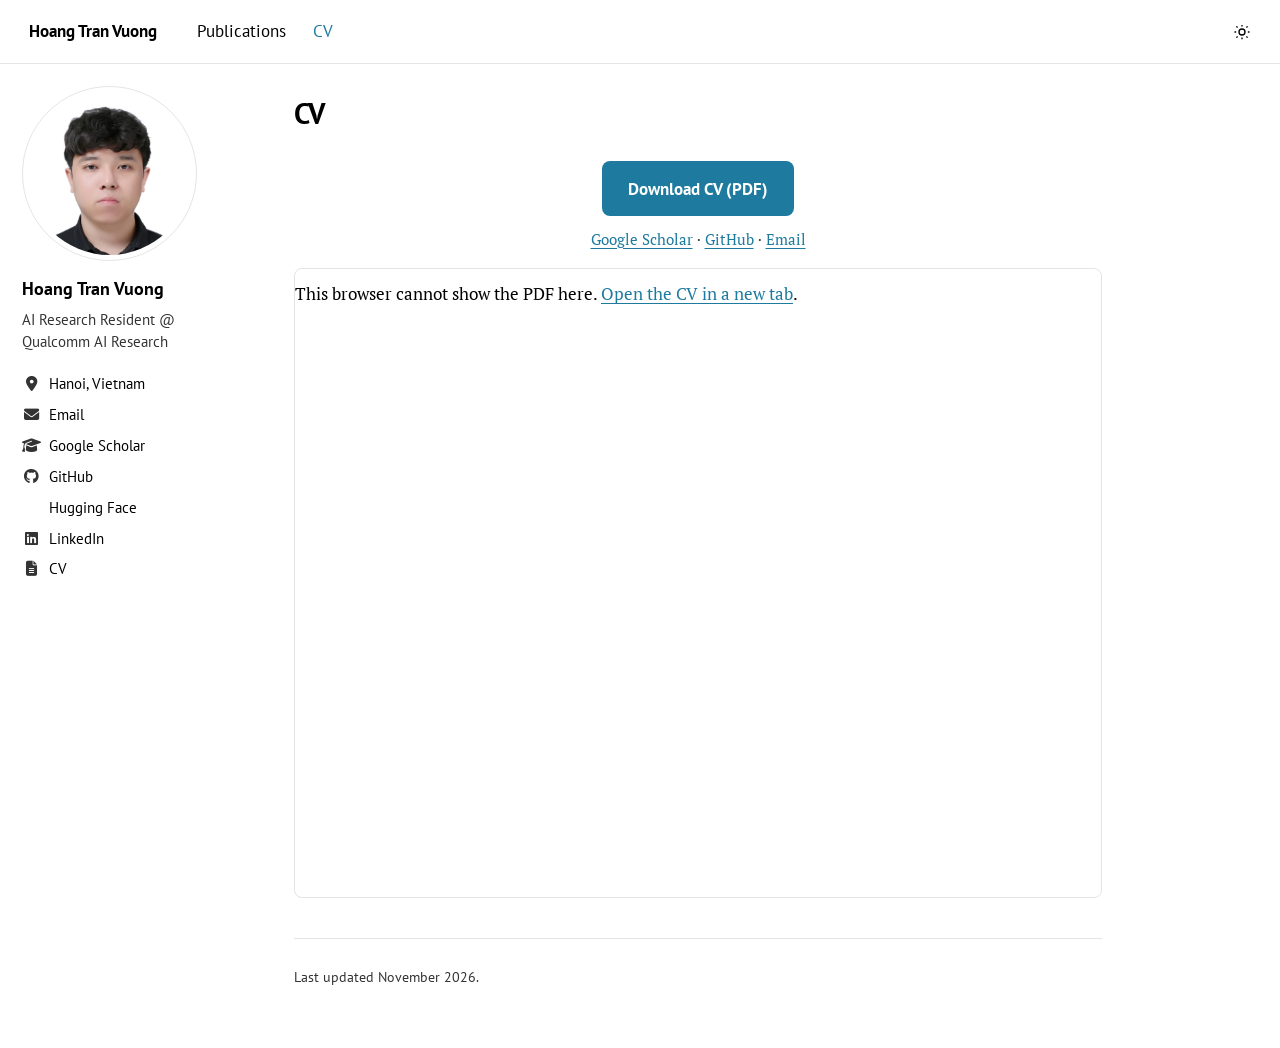
==== cv/index.html @ e0e0a1f5 "Initial personal homepage." ====
<!doctype html>
<html lang="en">
  <head>
    <meta charset="utf-8" />
    <meta name="viewport" content="width=device-width, initial-scale=1" />
    <title>CV - Hoang Tran Vuong</title>
    <meta name="description" content="Curriculum vitae of Hoang Tran Vuong." />
    <meta name="color-scheme" content="light dark" />
    <link rel="icon" href="../images/favicon.svg" type="image/svg+xml" />
    <script>
      (() => {
        try {
          const saved = localStorage.getItem("site-theme");
          const prefersDark = window.matchMedia("(prefers-color-scheme: dark)").matches;
          if ((saved || (prefersDark ? "dark" : "light")) === "dark") {
            document.documentElement.setAttribute("data-theme", "dark");
          }
        } catch (error) {}
      })();
    </script>
    <link rel="preconnect" href="https://fonts.googleapis.com" />
    <link rel="preconnect" href="https://fonts.gstatic.com" crossorigin />
    <link
      href="https://fonts.googleapis.com/css2?family=PT+Sans:ital,wght@0,400;0,700;1,400&family=PT+Serif:ital,wght@0,400;0,700;1,400&display=swap"
      rel="stylesheet"
    />
    <link
      rel="stylesheet"
      href="https://cdnjs.cloudflare.com/ajax/libs/font-awesome/6.5.2/css/all.min.css"
    />
    <link rel="stylesheet" href="../css/styles.css" />
  </head>
  <body>
    <a class="skip-link" href="#main">Skip to content</a>
    <header class="masthead">
      <div class="masthead__inner">
        <nav aria-label="Primary">
          <a class="brand" href="../">Hoang Tran Vuong</a>
          <a href="../publications/">Publications</a>
          <a class="is-active" href="./" aria-current="page">CV</a>
          <button class="theme-btn" id="theme-toggle" type="button" aria-label="Switch to dark mode">
            <svg class="ic-sun" viewBox="0 0 24 24" aria-hidden="true">
              <circle cx="12" cy="12" r="4" />
              <path d="M12 2.5v2.2M12 19.3v2.2M4.2 12H2M22 12h-2.2M6.1 6.1 4.5 4.5M19.5 19.5l-1.6-1.6M17.9 6.1l1.6-1.6M4.5 19.5l1.6-1.6" />
            </svg>
            <svg class="ic-moon" viewBox="0 0 24 24" aria-hidden="true">
              <path d="M20 14.5A8.2 8.2 0 0 1 9.5 4 8.2 8.2 0 1 0 20 14.5Z" />
            </svg>
          </button>
        </nav>
      </div>
    </header>

    <div class="layout">
      <aside class="sidebar" aria-label="Profile">
        <div class="author__avatar">
          <img src="../Photo-4x6.jpg" alt="Hoang Tran Vuong" />
        </div>
        <div class="author__content">
          <h3 class="author__name">Hoang Tran Vuong</h3>
          <p class="author__bio">AI Research Resident @ Qualcomm AI Research</p>
        </div>
        <div class="author__urls-wrapper">
          <button class="follow-btn" id="follow-btn" type="button" aria-expanded="false" aria-controls="author-links">
            Follow
          </button>
          <ul class="author__urls" id="author-links">
            <li class="static-row"><i class="fa-solid fa-location-dot" aria-hidden="true"></i><span>Hanoi, Vietnam</span></li>
            <li><a href="mailto:tranvuonghoang208@gmail.com"><i class="fa-solid fa-envelope" aria-hidden="true"></i>Email</a></li>
            <li><a href="https://scholar.google.com/citations?user=Ep7aknoAAAAJ&amp;hl=en" target="_blank" rel="noopener"><i class="fa-solid fa-graduation-cap" aria-hidden="true"></i>Google Scholar</a></li>
            <li><a href="https://github.com/HoangTran223" target="_blank" rel="noopener"><i class="fa-brands fa-github" aria-hidden="true"></i>GitHub</a></li>
            <li><a href="https://huggingface.co/HoangTran223" target="_blank" rel="noopener"><i class="fa-brands fa-huggingface" aria-hidden="true"></i>Hugging Face</a></li>
            <li><a href="https://www.linkedin.com/in/tranvuonghoang/" target="_blank" rel="noopener"><i class="fa-brands fa-linkedin" aria-hidden="true"></i>LinkedIn</a></li>
            <li><a href="../CV.pdf" target="_blank" rel="noopener"><i class="fa-solid fa-file-lines" aria-hidden="true"></i>CV</a></li>
          </ul>
        </div>
      </aside>

      <main class="page" id="main">
        <h1>CV</h1>
        <div class="cv-download">
          <a class="button" href="../CV.pdf" target="_blank" rel="noopener">Download CV (PDF)</a>
          <p class="cv-links">
            <a href="https://scholar.google.com/citations?user=Ep7aknoAAAAJ&amp;hl=en" target="_blank" rel="noopener">Google Scholar</a>
            ·
            <a href="https://github.com/HoangTran223" target="_blank" rel="noopener">GitHub</a>
            ·
            <a href="mailto:tranvuonghoang208@gmail.com">Email</a>
          </p>
        </div>
        <div class="cv-frame">
          <object data="../CV.pdf#view=FitH" type="application/pdf" aria-label="CV PDF preview">
            <p>
              This browser cannot show the PDF here.
              <a href="../CV.pdf" target="_blank" rel="noopener">Open the CV in a new tab</a>.
            </p>
          </object>
        </div>
        <footer class="site-footer"><p>Last updated November 2026.</p></footer>
      </main>
    </div>
    <script src="../js/site.js"></script>
  </body>
</html>
---- css/styles.css ----
/* Academic homepage layout, after duc-anh-2002.github.io.
   Light: white background, black text. Dark: black background, white text. */

:root {
  --bg: #ffffff;
  --text: #000000;
  --text-light: #333333;
  --border: #e4e4e4;
  --link: #1e7a9e;
  --link-hover: #155f7a;
  --masthead: #000000;
  --wash: rgba(30, 122, 158, 0.06);
  --chip: rgba(30, 122, 158, 0.12);
  --shadow: 0 2px 8px rgba(0, 0, 0, 0.06);
  --footer-bg: #f4f4f4;
  --badge-green: #1f7a45;
  --badge-green-bg: rgba(70, 170, 120, 0.16);
  --serif: "PT Serif", Palatino, "Palatino Linotype", Georgia, serif;
  --sans: "PT Sans", "Segoe UI", Helvetica, Arial, sans-serif;
  --masthead-h: 64px;
  --sidebar-w: 250px;
}

html[data-theme="dark"] {
  --bg: #000000;
  --text: #ffffff;
  --text-light: #d6d6d6;
  --border: #2c2c2c;
  --link: #5ec8e8;
  --link-hover: #9adcf2;
  --masthead: #ffffff;
  --wash: rgba(94, 200, 232, 0.08);
  --chip: rgba(94, 200, 232, 0.16);
  --shadow: 0 2px 10px rgba(0, 0, 0, 0.45);
  --footer-bg: #000000;
  --badge-green: #8ddeb0;
  --badge-green-bg: rgba(70, 170, 120, 0.18);
}

* { box-sizing: border-box; }

html { scroll-behavior: smooth; }

body {
  margin: 0;
  background: var(--bg);
  color: var(--text);
  font-family: var(--serif);
  font-size: 17px;
  line-height: 1.65;
}

a {
  color: var(--link);
  text-underline-offset: 3px;
}

a:hover { color: var(--link-hover); }

img { max-width: 100%; }

.skip-link {
  position: absolute;
  left: 1rem;
  top: -4rem;
  background: var(--link);
  color: #fff;
  padding: 0.4rem 0.7rem;
  z-index: 40;
}

.skip-link:focus { top: 0.5rem; }

/* ---------- Masthead ---------- */

.masthead {
  position: fixed;
  top: 0;
  left: 0;
  right: 0;
  z-index: 20;
  height: var(--masthead-h);
  background: var(--bg);
  border-bottom: 1px solid var(--border);
}

.masthead__inner {
  max-width: 1280px;
  margin: 0 auto;
  padding: 0 1.1rem;
  height: 100%;
}

.masthead nav {
  display: flex;
  align-items: center;
  gap: 0.3rem;
  height: 100%;
  font-family: var(--sans);
}

.masthead a {
  text-decoration: none;
  color: var(--masthead);
  padding: 0.35rem 0.7rem;
  border-radius: 4px;
}

.masthead a:hover { color: var(--link); }

.brand {
  font-weight: 700;
  margin-right: 0.8rem;
  font-size: 1.05rem;
}

.masthead a.is-active {
  color: var(--link);
}

.theme-btn {
  margin-left: auto;
  display: grid;
  place-items: center;
  width: 40px;
  height: 40px;
  border: 0;
  background: transparent;
  color: var(--masthead);
  cursor: pointer;
  border-radius: 4px;
}

.theme-btn:hover { color: var(--link); }

.theme-btn svg { width: 18px; height: 18px; fill: none; stroke: currentColor; stroke-width: 1.8; }

.theme-btn .ic-moon { display: none; }

html[data-theme="dark"] .theme-btn .ic-sun { display: none; }
html[data-theme="dark"] .theme-btn .ic-moon { display: block; }

/* ---------- Sidebar ---------- */

.sidebar {
  font-family: var(--sans);
}

.author__avatar img {
  width: 175px;
  height: 175px;
  max-width: 100%;
  object-fit: cover;
  object-position: center 18%;
  border-radius: 50%;
  border: 1px solid var(--border);
  padding: 5px;
  background: var(--bg);
  display: block;
}

.author__name {
  margin: 0.7rem 0 0.35rem;
  font-size: 1.15rem;
  font-family: var(--sans);
}

.author__bio {
  margin: 0 0 1rem;
  color: var(--text-light);
  font-size: 0.95rem;
  line-height: 1.45;
}

.author__urls {
  list-style: none;
  margin: 0;
  padding: 0;
}

.author__urls a,
.author__urls .static-row {
  display: flex;
  align-items: center;
  gap: 0.55rem;
  color: var(--text);
  text-decoration: none;
  font-size: 0.95rem;
  padding: 0.18rem 0;
}

.author__urls a:hover { color: var(--link); }

.author__urls i {
  width: 1.1rem;
  text-align: center;
  color: var(--text-light);
}

.follow-btn {
  display: none;
  font-family: var(--sans);
  border: 1px solid var(--border);
  background: var(--bg);
  color: var(--text);
  border-radius: 4px;
  padding: 0.35rem 0.8rem;
  cursor: pointer;
}

/* ---------- Page ---------- */

.page {
  padding: calc(var(--masthead-h) + 1.6rem) 1.25rem 3rem;
}

.page h1 {
  font-family: var(--sans);
  font-size: 1.8rem;
  margin: 0 0 0.8rem;
}

.page h2 {
  font-family: var(--sans);
  font-size: 1.35rem;
  margin: 1.8rem 0 0.7rem;
  padding-bottom: 0.25rem;
  border-bottom: 1px solid var(--border);
}

.page p { margin: 0.7rem 0; }

.note {
  margin: 1rem 0;
  padding: 0.7rem 1rem;
  background: var(--wash);
  border-left: 3px solid var(--link);
  border-radius: 4px;
}

.news-scroll {
  max-height: 440px;
  overflow-y: auto;
  border: 1px solid var(--border);
  border-radius: 8px;
  padding: 0.4rem 1.1rem;
  background: linear-gradient(to bottom, var(--wash), transparent 50%);
  box-shadow: var(--shadow);
}

.news-scroll ul {
  list-style: none;
  margin: 0;
  padding: 0;
}

.news-scroll li {
  padding: 0.55rem 0;
  border-bottom: 1px solid var(--border);
  font-size: 0.98rem;
}

.news-scroll li:last-child { border-bottom: 0; }

.entry {
  margin: 1rem 0;
  padding: 1.05rem 1.15rem 1.05rem 1.25rem;
  border-left: 4px solid var(--link);
  border-radius: 4px;
  background: linear-gradient(to right, var(--wash), transparent 70%);
}

.entry__top {
  display: flex;
  justify-content: space-between;
  gap: 1rem;
  flex-wrap: wrap;
}

.entry h3 {
  margin: 0 0 0.25rem;
  font-family: var(--sans);
  font-size: 1.08rem;
}

.entry .role,
.entry .meta {
  margin: 0.15rem 0;
  color: var(--text-light);
}

.entry .when {
  text-align: right;
  color: var(--text-light);
  font-style: italic;
  white-space: nowrap;
}

.chips {
  display: flex;
  flex-wrap: wrap;
  gap: 0.4rem;
  margin-top: 0.55rem;
}

.chip {
  background: var(--link);
  color: #fff;
  border-radius: 12px;
  padding: 0.15rem 0.7rem;
  font-family: var(--sans);
  font-size: 0.82rem;
  font-weight: 700;
}

.chip.soft {
  background: var(--chip);
  color: var(--link);
}

.selected p { margin: 0.35rem 0 1.15rem; }

.me { text-decoration: underline; text-underline-offset: 2px; }

.paper-fig {
  display: none;
  width: min(100%, 280px);
  margin: 0.35rem 0 0.45rem;
  background: #fff;
  border: 1px solid var(--border);
  border-radius: 4px;
}

.paper-fig.is-ready { display: block; }

/* ---------- Publications ---------- */

.pub-section { margin: 1.5rem 0 2rem; }

.pub-section__header {
  display: flex;
  align-items: baseline;
  gap: 0.5rem;
  margin-bottom: 0.8rem;
  padding-bottom: 0.3rem;
  border-bottom: 2px solid var(--chip);
  font-family: var(--sans);
}

.pub-section__header h2 {
  margin: 0;
  padding: 0;
  border: 0;
  font-size: 1.15rem;
}

.pub-section__count {
  color: var(--text-light);
  font-size: 0.85rem;
  font-weight: 700;
}

.pub-card {
  display: flex;
  gap: 0.85rem;
  margin: 0 0 0.85rem;
  padding: 0.95rem 1.05rem;
  border: 1px solid var(--border);
  border-left: 4px solid var(--link);
  border-radius: 8px;
  background: linear-gradient(to right, var(--wash), transparent 62%);
}

.pub-card__index {
  flex: 0 0 1.9rem;
  width: 1.9rem;
  height: 1.9rem;
  border-radius: 50%;
  display: grid;
  place-items: center;
  background: var(--chip);
  color: var(--link);
  font-family: var(--sans);
  font-weight: 700;
  font-size: 0.85rem;
}

.pub-card__title {
  margin: 0 0 0.25rem;
  font-weight: 700;
  line-height: 1.4;
}

.pub-card__authors,
.pub-card__venue {
  margin: 0 0 0.35rem;
  color: var(--text-light);
  font-size: 0.95rem;
}

.pub-card__meta {
  display: flex;
  flex-wrap: wrap;
  gap: 0.4rem;
  align-items: center;
}

.pub-thumb {
  display: none;
  width: 112px;
  height: 78px;
  object-fit: contain;
  background: #fff;
  border: 1px solid var(--border);
  border-radius: 4px;
  flex-shrink: 0;
}

.pub-thumb.is-ready { display: block; }

.badge {
  display: inline-flex;
  align-items: center;
  padding: 0.18rem 0.7rem;
  border-radius: 20px;
  font-family: var(--sans);
  font-size: 0.78rem;
  font-weight: 700;
  text-decoration: none;
  border: 1px solid transparent;
}

.badge-blue {
  background: var(--chip);
  border-color: var(--link);
  color: var(--link);
}

.badge-green {
  background: var(--badge-green-bg);
  border-color: var(--badge-green);
  color: var(--badge-green);
}

button.badge {
  font-family: var(--sans);
  cursor: pointer;
  background: transparent;
  color: var(--text);
  border-color: var(--border);
}

button.badge[aria-expanded="true"] {
  background: var(--chip);
  border-color: var(--link);
  color: var(--link);
}

.bibtex {
  margin: 0.55rem 0 0.2rem;
  padding: 0.75rem 0.9rem;
  overflow-x: auto;
  font-family: ui-monospace, SFMono-Regular, Menlo, Consolas, monospace;
  font-size: 0.78rem;
  line-height: 1.45;
  white-space: pre;
  background: var(--bg);
  color: var(--text);
  border: 1px solid var(--border);
  border-radius: 6px;
}

.venue-tag {
  display: inline-block;
  padding: 0.18rem 0.7rem;
  border-radius: 20px;
  font-family: var(--sans);
  font-size: 0.78rem;
  font-weight: 700;
  border: 1px solid var(--border);
  color: var(--text-light);
}

/* ---------- CV ---------- */

.cv-download {
  text-align: center;
  margin: 1.5rem 0 1rem;
}

.cv-download a.button {
  display: inline-block;
  padding: 0.85rem 1.6rem;
  background: var(--link);
  color: #fff;
  text-decoration: none;
  border-radius: 8px;
  font-family: var(--sans);
  font-weight: 700;
}

.cv-download a.button:hover { background: var(--link-hover); }

.cv-links {
  color: var(--text-light);
  font-size: 0.92rem;
  margin-top: 0.8rem;
}

.cv-frame {
  border: 1px solid var(--border);
  border-radius: 8px;
  overflow: hidden;
  min-height: 70vh;
}

.cv-frame iframe,
.cv-frame object {
  width: 100%;
  height: 85vh;
  min-height: 640px;
  border: 0;
  background: #fff;
}

.site-footer {
  margin-top: 2.5rem;
  padding-top: 1rem;
  border-top: 1px solid var(--border);
  color: var(--text-light);
  font-family: var(--sans);
  font-size: 0.85rem;
}

/* ---------- Layout breakpoints ---------- */

@media (min-width: 1024px) {
  .sidebar {
    position: fixed;
    top: var(--masthead-h);
    left: 0;
    width: var(--sidebar-w);
    height: calc(100vh - var(--masthead-h));
    overflow: auto;
    padding: 1.4rem 1rem 2rem 1.4rem;
  }

  .page {
    margin-left: calc(var(--sidebar-w) + 1.5rem);
    max-width: 860px;
    padding-right: 2rem;
  }
}

@media (max-width: 1023px) {
  .layout {
    padding-top: var(--masthead-h);
  }

  .sidebar {
    display: grid;
    grid-template-columns: auto 1fr;
    column-gap: 1rem;
    align-items: center;
    padding: 1rem 1.25rem 0.4rem;
  }

  .author__avatar { grid-row: 1 / span 2; }

  .author__avatar img {
    width: 84px;
    height: 84px;
    padding: 3px;
  }

  .author__name { margin-top: 0; }

  .author__bio { margin-bottom: 0.4rem; }

  .author__urls-wrapper { grid-column: 1 / -1; }

  .follow-btn { display: inline-block; margin: 0.6rem 0; }

  .author__urls {
    display: none;
    border: 1px solid var(--border);
    border-radius: 6px;
    padding: 0.6rem 0.8rem;
    margin-bottom: 0.6rem;
  }

  .author__urls.is-open { display: block; }

  .page { padding-top: 1rem; }

  .entry .when { text-align: left; white-space: normal; }

  .pub-thumb,
  .pub-thumb.is-ready { display: none; }
}
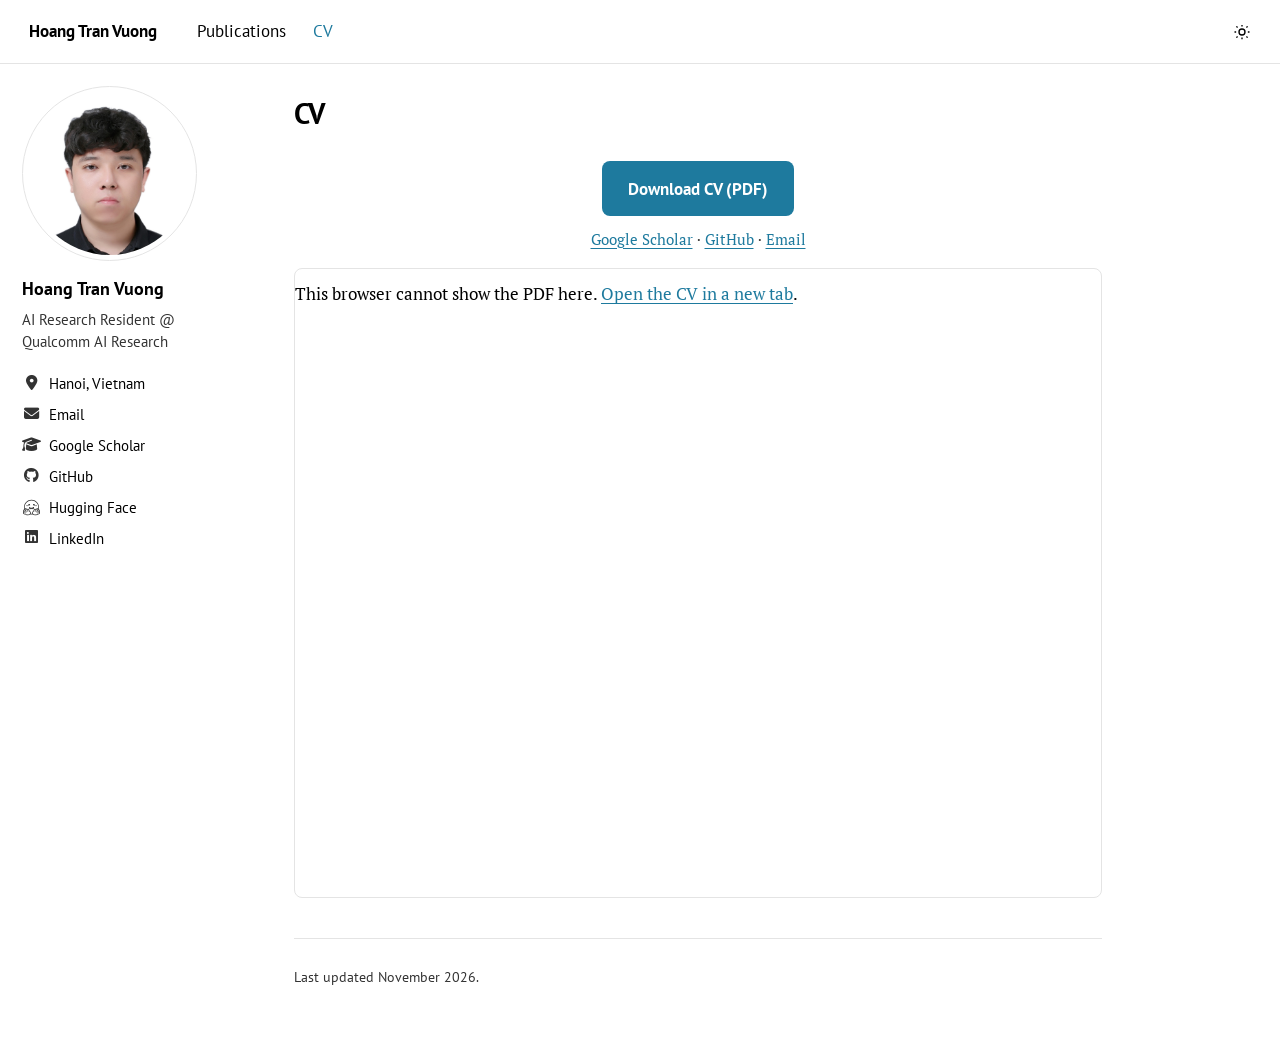
==== commit 1d2dde63: "Update" ====
--- a/cv/index.html
+++ b/cv/index.html
@@ -69,9 +69,8 @@
             <li><a href="mailto:tranvuonghoang208@gmail.com"><i class="fa-solid fa-envelope" aria-hidden="true"></i>Email</a></li>
             <li><a href="https://scholar.google.com/citations?user=Ep7aknoAAAAJ&amp;hl=en" target="_blank" rel="noopener"><i class="fa-solid fa-graduation-cap" aria-hidden="true"></i>Google Scholar</a></li>
             <li><a href="https://github.com/HoangTran223" target="_blank" rel="noopener"><i class="fa-brands fa-github" aria-hidden="true"></i>GitHub</a></li>
-            <li><a href="https://huggingface.co/HoangTran223" target="_blank" rel="noopener"><i class="fa-brands fa-huggingface" aria-hidden="true"></i>Hugging Face</a></li>
+            <li><a href="https://huggingface.co/HoangTran223" target="_blank" rel="noopener"><span class="icon-hf" aria-hidden="true"></span>Hugging Face</a></li>
             <li><a href="https://www.linkedin.com/in/tranvuonghoang/" target="_blank" rel="noopener"><i class="fa-brands fa-linkedin" aria-hidden="true"></i>LinkedIn</a></li>
-            <li><a href="../CV.pdf" target="_blank" rel="noopener"><i class="fa-solid fa-file-lines" aria-hidden="true"></i>CV</a></li>
           </ul>
         </div>
       </aside>
--- a/css/styles.css
+++ b/css/styles.css
@@ -191,10 +191,20 @@
 
 .author__urls a:hover { color: var(--link); }
 
-.author__urls i {
+.author__urls i,
+.icon-hf {
   width: 1.1rem;
+  height: 1.1rem;
+  flex: 0 0 1.1rem;
   text-align: center;
   color: var(--text-light);
+}
+
+.icon-hf {
+  display: inline-block;
+  background: currentColor;
+  -webkit-mask: url("../images/huggingface.svg") center / contain no-repeat;
+  mask: url("../images/huggingface.svg") center / contain no-repeat;
 }
 
 .follow-btn {
@@ -226,6 +236,12 @@
   margin: 1.8rem 0 0.7rem;
   padding-bottom: 0.25rem;
   border-bottom: 1px solid var(--border);
+}
+
+.page h3 {
+  font-family: var(--sans);
+  font-size: 1.08rem;
+  margin: 1.25rem 0 0.35rem;
 }
 
 .page p { margin: 0.7rem 0; }
@@ -239,13 +255,22 @@
 }
 
 .news-scroll {
-  max-height: 440px;
+  max-height: 14rem;
   overflow-y: auto;
   border: 1px solid var(--border);
   border-radius: 8px;
-  padding: 0.4rem 1.1rem;
+  padding: 0.2rem 0.85rem 0.2rem 1.1rem;
   background: linear-gradient(to bottom, var(--wash), transparent 50%);
   box-shadow: var(--shadow);
+  scrollbar-width: thin;
+  scrollbar-color: var(--link) transparent;
+}
+
+.news-scroll::-webkit-scrollbar { width: 6px; }
+.news-scroll::-webkit-scrollbar-track { background: transparent; }
+.news-scroll::-webkit-scrollbar-thumb {
+  background: var(--link);
+  border-radius: 4px;
 }
 
 .news-scroll ul {
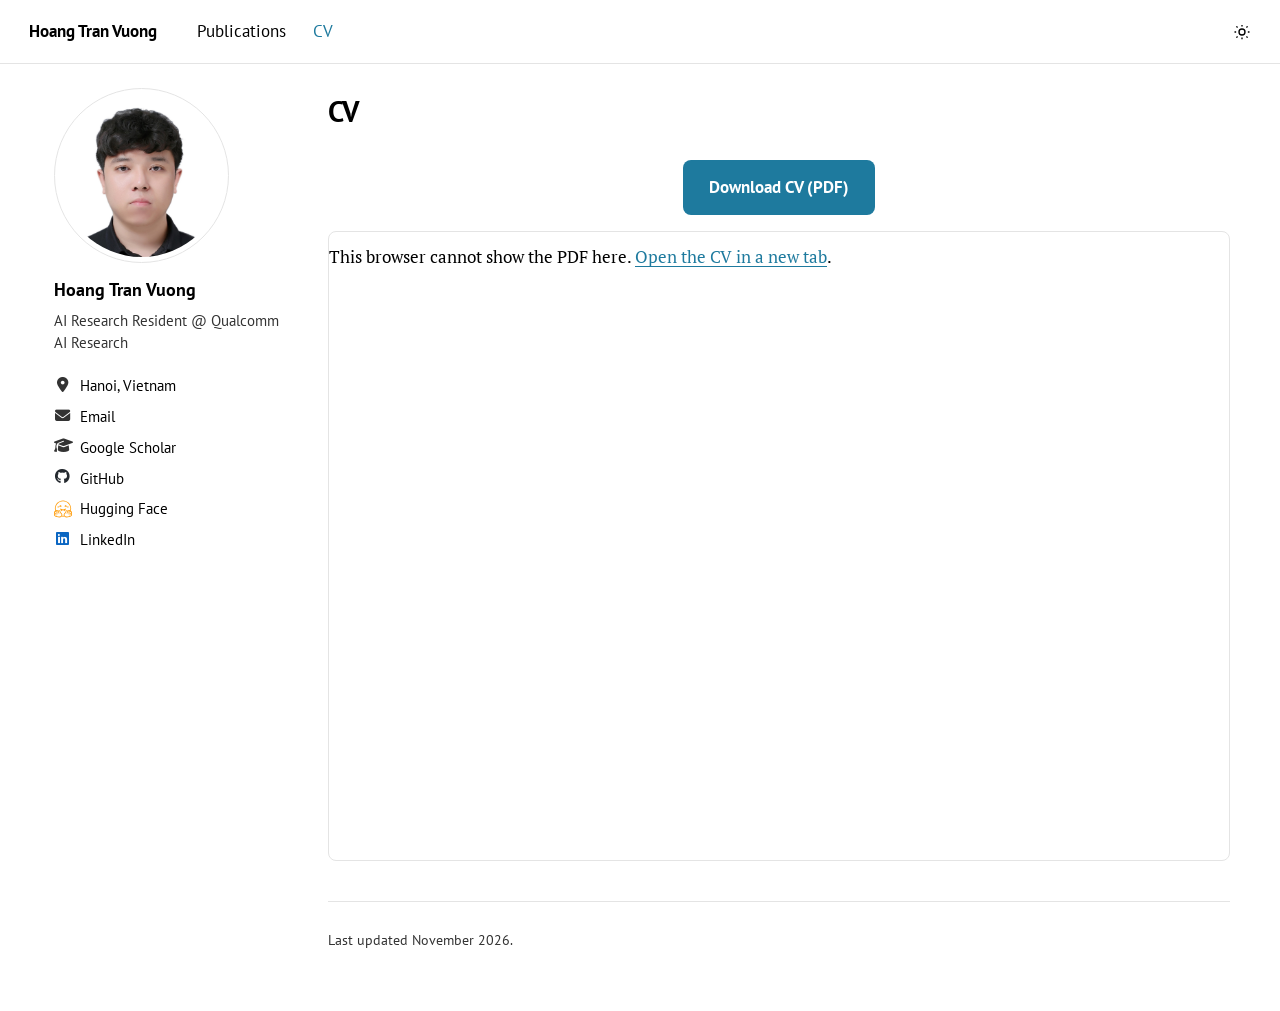
==== commit b507c465: "Update" ====
--- a/cv/index.html
+++ b/cv/index.html
@@ -79,13 +79,6 @@
         <h1>CV</h1>
         <div class="cv-download">
           <a class="button" href="../CV.pdf" target="_blank" rel="noopener">Download CV (PDF)</a>
-          <p class="cv-links">
-            <a href="https://scholar.google.com/citations?user=Ep7aknoAAAAJ&amp;hl=en" target="_blank" rel="noopener">Google Scholar</a>
-            ·
-            <a href="https://github.com/HoangTran223" target="_blank" rel="noopener">GitHub</a>
-            ·
-            <a href="mailto:tranvuonghoang208@gmail.com">Email</a>
-          </p>
         </div>
         <div class="cv-frame">
           <object data="../CV.pdf#view=FitH" type="application/pdf" aria-label="CV PDF preview">
--- a/css/styles.css
+++ b/css/styles.css
@@ -15,6 +15,7 @@
   --footer-bg: #f4f4f4;
   --badge-green: #1f7a45;
   --badge-green-bg: rgba(70, 170, 120, 0.16);
+  --news-date: #8d4b16;
   --serif: "PT Serif", Palatino, "Palatino Linotype", Georgia, serif;
   --sans: "PT Sans", "Segoe UI", Helvetica, Arial, sans-serif;
   --masthead-h: 64px;
@@ -35,6 +36,7 @@
   --footer-bg: #000000;
   --badge-green: #8ddeb0;
   --badge-green-bg: rgba(70, 170, 120, 0.18);
+  --news-date: #e7b56a;
 }
 
 * { box-sizing: border-box; }
@@ -200,6 +202,14 @@
   color: var(--text-light);
 }
 
+.author__urls .fa-github { color: #24292f; }
+.author__urls .fa-linkedin { color: #0a66c2; }
+.author__urls .icon-hf { color: #ff9d0b; }
+html[data-theme="dark"] .author__urls .fa-github { color: #f0f6fc; }
+.author__urls a:hover .fa-github,
+.author__urls a:hover .fa-linkedin,
+.author__urls a:hover .icon-hf { color: inherit; }
+
 .icon-hf {
   display: inline-block;
   background: currentColor;
@@ -230,6 +240,10 @@
   margin: 0 0 0.8rem;
 }
 
+.page h1.page-title {
+  font-size: 2.25rem;
+}
+
 .page h2 {
   font-family: var(--sans);
   font-size: 1.35rem;
@@ -255,22 +269,30 @@
 }
 
 .news-scroll {
-  max-height: 14rem;
-  overflow-y: auto;
+  max-height: 20rem;
+  overflow-y: scroll;
+  scrollbar-gutter: stable;
   border: 1px solid var(--border);
   border-radius: 8px;
-  padding: 0.2rem 0.85rem 0.2rem 1.1rem;
+  padding: 0.2rem 0.35rem 0.2rem 1.1rem;
   background: linear-gradient(to bottom, var(--wash), transparent 50%);
   box-shadow: var(--shadow);
-  scrollbar-width: thin;
-  scrollbar-color: var(--link) transparent;
-}
-
-.news-scroll::-webkit-scrollbar { width: 6px; }
-.news-scroll::-webkit-scrollbar-track { background: transparent; }
+  scrollbar-width: auto;
+  scrollbar-color: var(--link) var(--border);
+}
+
+.news-scroll::-webkit-scrollbar {
+  width: 10px;
+  display: block;
+}
+.news-scroll::-webkit-scrollbar-track {
+  background: var(--border);
+  border-radius: 8px;
+}
 .news-scroll::-webkit-scrollbar-thumb {
   background: var(--link);
-  border-radius: 4px;
+  border: 2px solid var(--border);
+  border-radius: 8px;
 }
 
 .news-scroll ul {
@@ -280,12 +302,27 @@
 }
 
 .news-scroll li {
-  padding: 0.55rem 0;
+  display: grid;
+  grid-template-columns: 8.4rem minmax(0, 1fr);
+  column-gap: 0.9rem;
+  align-items: baseline;
+  padding: 0.72rem 0.2rem;
   border-bottom: 1px solid var(--border);
-  font-size: 0.98rem;
+  font-size: 1rem;
 }
 
 .news-scroll li:last-child { border-bottom: 0; }
+
+.news-date {
+  font-family: var(--sans);
+  font-size: 1.05rem;
+  font-weight: 700;
+  letter-spacing: 0.01em;
+  line-height: 1.35;
+  color: var(--news-date);
+}
+
+.news-body { min-width: 0; }
 
 .entry {
   margin: 1rem 0;
@@ -345,6 +382,119 @@
 
 .selected p { margin: 0.35rem 0 1.15rem; }
 
+.paper {
+  display: grid;
+  grid-template-columns: 148px minmax(0, 1fr);
+  gap: 0.35rem 1.15rem;
+  align-items: start;
+  margin: 0 0 1.55rem;
+}
+
+.paper__fig {
+  display: flex;
+  flex-direction: column;
+  align-items: center;
+  gap: 0.4rem;
+}
+
+.paper__tag {
+  display: inline-block;
+  min-width: 4.6rem;
+  padding: 0.16rem 0.55rem;
+  border-radius: 6px;
+  font-family: var(--sans);
+  font-size: 0.72rem;
+  font-weight: 700;
+  line-height: 1.3;
+  text-align: center;
+  color: #fff;
+  background: #4b5563;
+}
+
+.tag-icml { background: #0f6e8c; }
+.tag-aaai { background: #b45309; }
+.tag-neurips { background: #2563eb; }
+.tag-emnlp { background: #7c3aed; }
+.tag-acl { background: #6d28d9; }
+.tag-naacl { background: #0f766e; }
+.tag-iclr { background: #c2410c; }
+.tag-journal { background: #0e7490; }
+
+.paper__frame {
+  display: flex;
+  align-items: center;
+  justify-content: center;
+  width: 148px;
+  height: 128px;
+  border: 1px solid var(--border);
+  border-radius: 4px;
+  background: #fff;
+  overflow: hidden;
+  line-height: 0;
+}
+
+.paper__frame img {
+  display: none;
+  max-width: 100%;
+  max-height: 100%;
+  width: auto;
+  height: auto;
+  object-fit: contain;
+}
+
+.paper__frame img.is-ready { display: block; }
+
+.page .paper__title {
+  margin: 0 0 0.2rem;
+  padding: 0;
+  border: 0;
+  font-family: var(--sans);
+  font-size: 1.05rem;
+  font-weight: 700;
+  line-height: 1.35;
+}
+
+.paper__authors {
+  margin: 0.1rem 0;
+  font-size: 0.96rem;
+}
+
+.paper__venue {
+  margin: 0.1rem 0 0.55rem;
+  font-style: italic;
+}
+
+.paper__actions {
+  display: flex;
+  flex-wrap: wrap;
+  gap: 0.4rem;
+}
+
+.paper__actions .badge {
+  border-radius: 4px;
+  padding: 0.28rem 0.65rem;
+  background: transparent;
+  border: 1px solid var(--text-light);
+  color: var(--text);
+  font-size: 0.72rem;
+  letter-spacing: 0.04em;
+  text-transform: uppercase;
+}
+
+.paper__actions .badge:hover { border-color: var(--link); color: var(--link); }
+.paper__actions .badge.is-empty,
+.paper__actions .badge.is-empty:hover {
+  color: var(--text-light);
+  border-color: var(--border);
+  cursor: default;
+}
+
+@media (max-width: 640px) {
+  .paper { grid-template-columns: 96px minmax(0, 1fr); gap: 0.75rem; }
+  .paper__frame { width: 96px; height: 83px; }
+  .news-scroll li { grid-template-columns: 1fr; row-gap: 0.15rem; }
+}
+
 .me { text-decoration: underline; text-underline-offset: 2px; }
 
 .paper-fig {
@@ -376,12 +526,12 @@
   margin: 0;
   padding: 0;
   border: 0;
-  font-size: 1.15rem;
+  font-size: 1.55rem;
 }
 
 .pub-section__count {
   color: var(--text-light);
-  font-size: 0.85rem;
+  font-size: 1.55rem;
   font-weight: 700;
 }
 
@@ -479,6 +629,16 @@
   background: var(--chip);
   border-color: var(--link);
   color: var(--link);
+}
+
+.abstract {
+  margin: 0.55rem 0 0.85rem;
+  padding: 0.75rem 0.95rem;
+  font-size: 0.95rem;
+  line-height: 1.65;
+  background: var(--wash);
+  border-left: 3px solid var(--link);
+  border-radius: 4px;
 }
 
 .bibtex {
@@ -526,12 +686,6 @@
 
 .cv-download a.button:hover { background: var(--link-hover); }
 
-.cv-links {
-  color: var(--text-light);
-  font-size: 0.92rem;
-  margin-top: 0.8rem;
-}
-
 .cv-frame {
   border: 1px solid var(--border);
   border-radius: 8px;
@@ -560,20 +714,34 @@
 /* ---------- Layout breakpoints ---------- */
 
 @media (min-width: 1024px) {
+  .layout {
+    display: flex;
+    align-items: flex-start;
+    width: min(1180px, calc(100% - 4rem));
+    margin: 0 auto;
+    padding-top: var(--masthead-h);
+  }
+
   .sidebar {
-    position: fixed;
+    position: sticky;
     top: var(--masthead-h);
-    left: 0;
+    flex: 0 0 var(--sidebar-w);
     width: var(--sidebar-w);
-    height: calc(100vh - var(--masthead-h));
+    max-height: calc(100vh - var(--masthead-h));
     overflow: auto;
-    padding: 1.4rem 1rem 2rem 1.4rem;
+    padding: 1.5rem 1.1rem 2rem 0.25rem;
   }
 
   .page {
-    margin-left: calc(var(--sidebar-w) + 1.5rem);
-    max-width: 860px;
-    padding-right: 2rem;
+    flex: 1 1 auto;
+    width: auto;
+    max-width: none;
+    margin: 0;
+    padding: 1.5rem 0 3rem 1.75rem;
+  }
+
+  .page > * {
+    width: auto;
   }
 }
 
